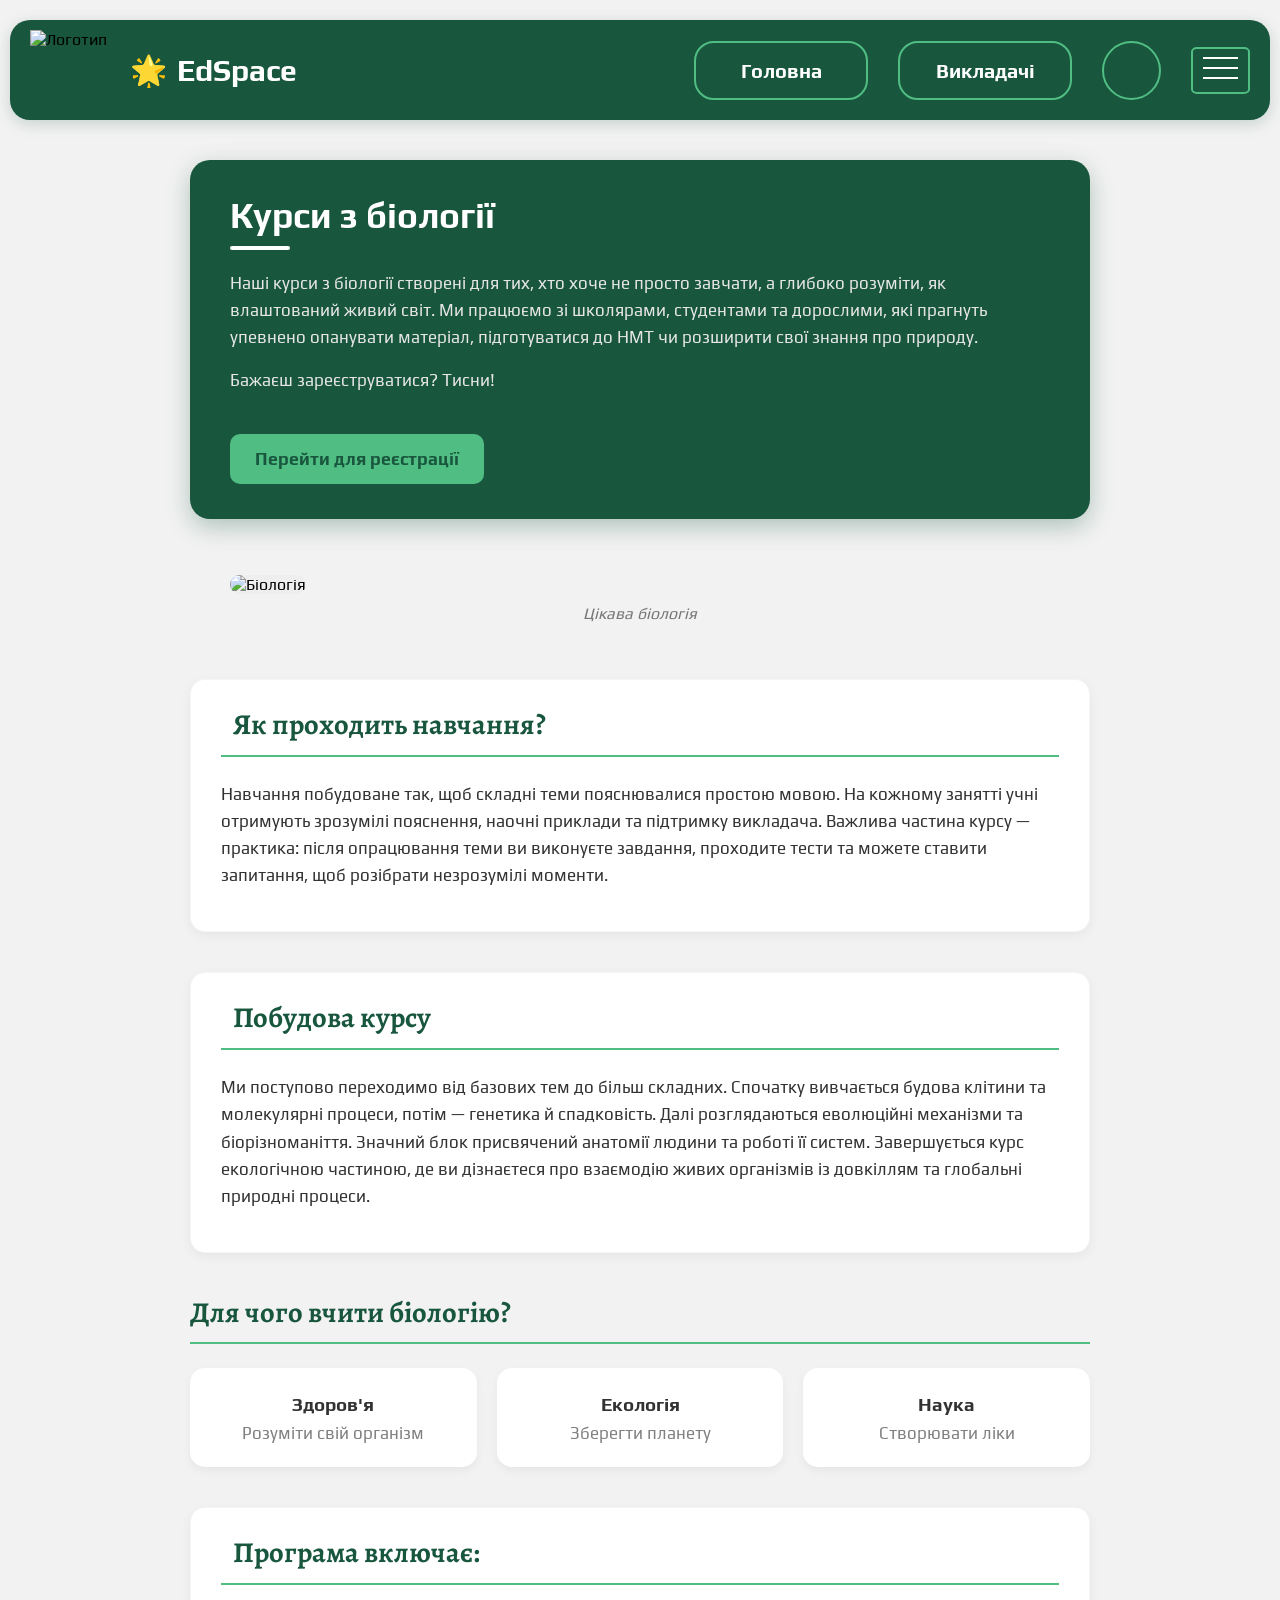
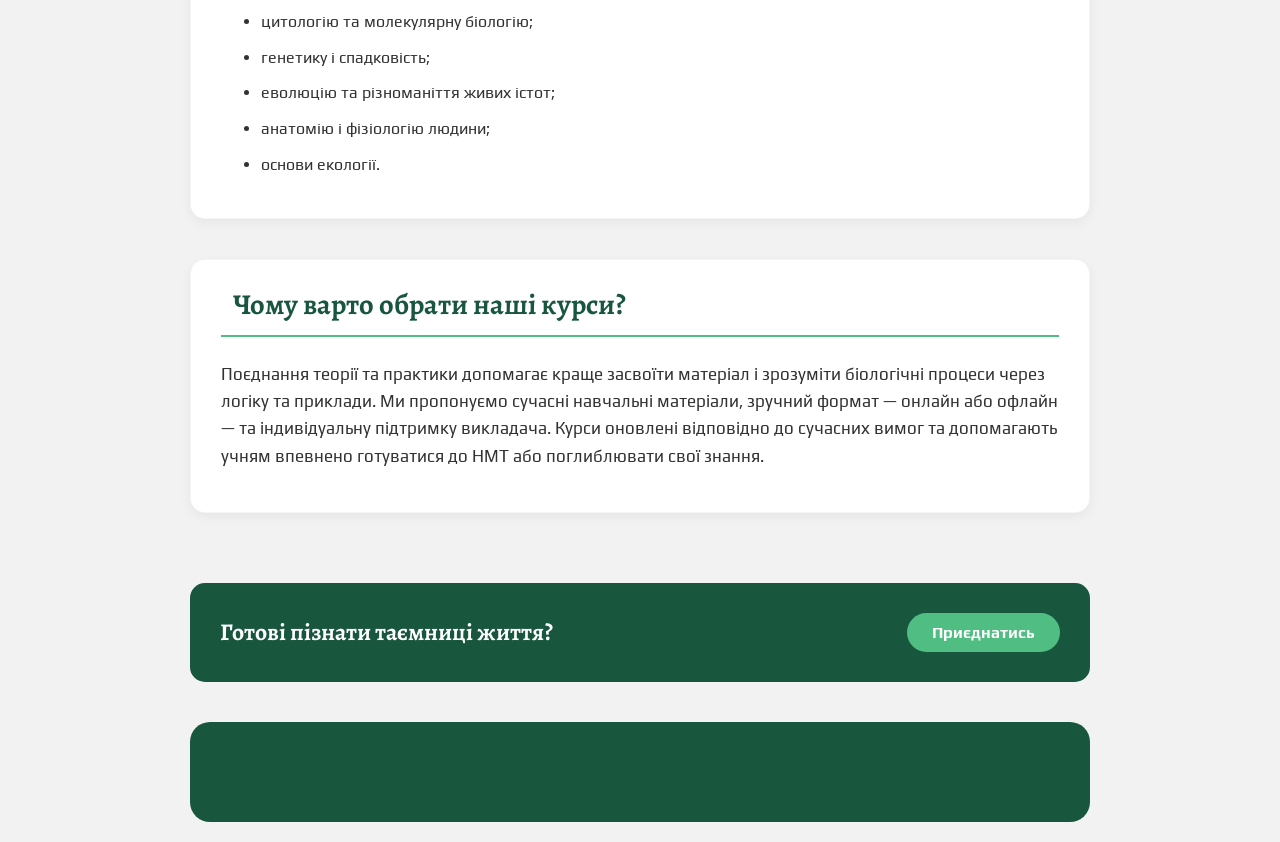
==== biology.html @ c1038206 "Додано файли" ====
<!DOCTYPE html>
<html lang="uk">

<head>
    <meta charset="UTF-8">
    <meta name="viewport" content="width=device-width, initial-scale=1.0">
    <title>Біологія</title>
    <link rel="stylesheet" href="css/biology.css">
    <style>
        @import url('https://fonts.googleapis.com/css2?family=Alegreya:ital,wght@0,400..900;1,400..900&family=Cactus+Classical+Serif&family=Comfortaa:wght@300..700&family=Lobster&family=Nunito:ital,wght@0,200..1000;1,200..1000&family=Play:wght@400;700&family=Playwrite+DE+Grund+Guides&family=SUSE+Mono:ital,wght@0,100..800;1,100..800&display=swap');
    </style>
    <script src="https://kit.fontawesome.com/993e5daf38.js" crossorigin="anonymous"></script>
</head>

<body>
    <div class="liners"></div>

    <header class="site-header">
        <div class="nt">
            <img src="https://png.pngtree.com/png-clipart/20250819/original/pngtree-learning-education-or-knowledge-symbol-icon-vector-png-image_21544039.png"
                alt="Логотип" class="logo-image">
            <h1 class="site-title">EdSpace — простір знань і розвитку</h1>
            <h1 class="title">EdSpace</h1>
            <ul class="header-utility-nav">
                <li class="glova"><a href="index.html">Головна</a></li>
                <li class="rep"><a href="teachers.html">Викладачі</a></li>
                <li class="none">
                    <a href="1" aria-label="Реєстрація">
                        <i class="fas fa-user-lock"></i>
                    </a>
                </li>

            </ul>
        </div>

        <div class="container">
            <input type="checkbox" id="check-menu">
            <label for="check-menu" class="burger-label"></label>
            <div class="burger-line"></div>
            <div class="burger-line"></div>
            <div class="burger-line"></div>
            <div class="burger-line"></div>

            <nav class="header-menu">
                <div class="golovna-bur">
                    <a href="index.html">Головна</a>
                </div>
                <div class="bur">
                    <a href="teachers.html">Викладачі</a>
                </div>
                <div class="reg">
                    <a href="1">Регістрація</a>
                </div>
                <a href="math.html">Математика</a>
                <a href="english.html">Англійська</a>
                <a href="biology.html">Біологія</a>
                <a href="geography.html">Географія</a>
                <a href="1">Укр.мова</a>
                <a href="1">Укр.літ</a>
                <a href="1">Історія</a>
            </nav>
        </div>
    </header>

    <main class="main-content">
        <section class="course-intro">
            <h2 class="section-title">Курси з біології</h2>
            <p>Наші курси з біології створені для тих, хто хоче не просто завчати, а глибоко розуміти, як влаштований
                живий світ. Ми працюємо зі школярами, студентами та дорослими, які прагнуть упевнено опанувати матеріал,
                підготуватися до НМТ чи розширити свої знання про природу.</p>
            <p>Бажаєш зареєструватися? Тисни!</p>
            <a href="form.html" class="btn">Перейти для реєстрації</a>
        </section>

        <div class="course-visual">
            <figure>
                <img src="https://osvitoria.media/wp-content/uploads/2024/11/biology_cover-1.png" alt="Біологія">
                <figcaption class="image-caption">Цікава біологія</figcaption>
            </figure>
        </div>

        <section class="course-details">
            <h2 class="section-title"><i class="fas fa-book-open"></i>Як проходить навчання?</h2>
            <p>Навчання побудоване так, щоб складні теми пояснювалися простою мовою. На кожному занятті учні отримують
                зрозумілі пояснення, наочні приклади та підтримку викладача. Важлива частина курсу — практика: після
                опрацювання теми ви виконуєте завдання, проходите тести та можете ставити запитання, щоб розібрати
                незрозумілі моменти.</p>
        </section>

        <section class="course-details">
            <h2 class="section-title"><i class="fas fa-sitemap"></i>Побудова курсу</h2>
            <p>Ми поступово переходимо від базових тем до більш складних. Спочатку вивчається будова клітини та
                молекулярні процеси, потім — генетика й спадковість. Далі розглядаються еволюційні механізми та
                біорізноманіття. Значний блок присвячений анатомії людини та роботі її систем. Завершується курс
                екологічною частиною, де ви дізнаєтеся про взаємодію живих організмів із довкіллям та глобальні природні
                процеси.</p>
        </section>

        <section class="why-learn">
            <h2 class="section-title">Для чого вчити біологію?</h2>
            <div class="reasons-grid">
                <div class="reason-item">
                    <i class="fas fa-heartbeat"></i>
                    <h3>Здоров'я</h3>
                    <p>Розуміти свій організм</p>
                </div>
                <div class="reason-item">
                    <i class="fas fa-seedling"></i>
                    <h3>Екологія</h3>
                    <p>Зберегти планету</p>
                </div>
                <div class="reason-item">
                    <i class="fas fa-flask"></i>
                    <h3>Наука</h3>
                    <p>Створювати ліки</p>
                </div>
            </div>
        </section>

        <section class="course-program">
            <h2 class="section-title"><i class="fas fa-check-circle"></i>Програма включає:</h2>
            <ul class="program-list">
                <li>цитологію та молекулярну біологію;</li>
                <li>генетику і спадковість;</li>
                <li>еволюцію та різноманіття живих істот;</li>
                <li>анатомію і фізіологію людини;</li>
                <li>основи екології.</li>
            </ul>
        </section>

        <section class="course-benefits">
            <h2 class="section-title"><i class="fas fa-star"></i>Чому варто обрати наші курси?</h2>
            <p>Поєднання теорії та практики допомагає краще засвоїти матеріал і зрозуміти біологічні процеси через
                логіку та приклади. Ми пропонуємо сучасні навчальні матеріали, зручний формат — онлайн або офлайн — та
                індивідуальну підтримку викладача. Курси оновлені відповідно до сучасних вимог та допомагають учням
                впевнено готуватися до НМТ або поглиблювати свої знання.</p>
        </section>

        <div class="bio-banner">
            <span>Готові пізнати таємниці життя?</span>
            <a href="form.html" class="banner-btn">Приєднатись</a>
        </div>

    </main>

    <footer class="site-footer">
        <div class="social">
            <a href=""><i class="fab fa-instagram"></i></a>
            <a href=""><i class="fab fa-telegram-plane"></i></a>
            <a href=""><i class="fab fa-tiktok"></i></a>
        </div>
    </footer>

</body>

</html>
---- css/biology.css ----
@charset "UTF-8";
html {
  scroll-behavior: smooth;
}

body {
  box-sizing: border-box;
  padding: 0;
  margin: 0;
  font-family: "Play", sans-serif;
  background-color: #f2f2f2;
}
body::before {
  content: "";
  position: fixed;
  top: 0;
  left: 0;
  width: 100%;
  z-index: 3000;
  background-color: rgb(80, 190, 130);
  height: 0.3rem;
  animation: leme linear;
  animation-timeline: scroll();
  scale: 0 1;
  transform-origin: left;
}

@keyframes leme {
  to {
    scale: 1 1;
  }
}
header {
  display: flex;
  justify-content: space-between;
  align-items: center;
  height: 100px;
  background-color: rgb(24, 86, 62);
  position: sticky;
  border-radius: 20px;
  margin: 10px;
  top: 0;
  z-index: 1000;
  margin-top: 20px;
  padding: 0 20px;
  box-sizing: border-box;
  box-shadow: 0 4px 15px rgba(24, 86, 62, 0.2);
}

h1 {
  display: flex;
  align-items: center;
  margin: 0 0 0 20px;
  font-size: 30px;
  color: rgb(255, 255, 255);
  white-space: nowrap;
  overflow: hidden;
  text-overflow: ellipsis;
}
h1::before {
  content: "🌟";
  margin-right: 10px;
}

.nt {
  display: flex;
  align-items: center;
  flex-grow: 1;
  min-width: 0;
}
.nt img {
  max-width: 100%;
  height: 80px;
  width: 80px;
  margin: 0;
  flex-shrink: 0;
}
.nt ul {
  display: flex;
  gap: 30px;
  list-style: none;
  padding: 0;
  margin: 0 0 0 auto;
  flex-shrink: 0;
}
.nt li {
  background-color: rgb(24, 86, 62);
  border: 2px solid rgb(80, 190, 130);
  border-radius: 20px;
  width: 170px;
  height: 55px;
  transition: 0.4s all;
}
.nt li:hover {
  background-color: rgb(80, 190, 130);
  transform: translateY(-2px);
}
.nt li:hover a {
  color: rgb(24, 86, 62);
}
.nt li.none {
  width: 55px;
  border-radius: 50%;
}
.nt li.none a {
  height: 100%;
  align-items: center;
  margin-top: 0;
}
.nt a {
  display: flex;
  cursor: pointer;
  text-decoration: none;
  color: rgb(255, 255, 255);
  font-weight: 700;
  font-size: 20px;
  justify-content: center;
  height: 100%;
  align-items: center;
  margin: 0;
  transition: 0.4s color;
}

.reg, .bur, .golovna-bur, .title {
  display: none;
}

.container {
  margin: 0 0 0 30px;
  width: 55px;
  background-color: rgb(24, 86, 62);
  border: 2px solid rgb(80, 190, 130);
  position: relative;
  color: rgb(255, 255, 255);
  text-align: center;
  height: 43px;
  border-radius: 10%;
  flex-shrink: 0;
}
.container label {
  display: block;
  position: absolute;
  top: 0;
  left: 0;
  width: 100%;
  height: 100%;
  cursor: pointer;
  line-height: 40px;
  font-weight: 700;
}

#check-menu {
  display: none;
}

.burger-line {
  position: absolute;
  top: 8px;
  right: 10px;
  width: 35px;
  height: 2px;
  background-color: rgb(255, 255, 255);
  transition: 0.4s all;
}
.burger-line:nth-of-type(2), .burger-line:nth-of-type(3) {
  top: 18px;
}
.burger-line:nth-of-type(4) {
  top: 28px;
}

.header-menu {
  display: flex;
  flex-direction: column;
  position: absolute;
  right: -10px;
  top: 85px;
  width: 230px;
  max-height: 0;
  overflow: hidden;
  font-size: 0;
  border-radius: 20px;
  padding: 0;
  transition: 0.4s;
}
.header-menu a {
  display: block;
  width: 88%;
  padding: 12px;
  margin: 1px;
  color: rgb(255, 255, 255);
  background-color: rgb(24, 86, 62);
  border-radius: 20px;
  text-decoration: none;
  font-weight: 700;
  justify-content: center;
  align-items: center;
  top: 5px;
  border: 1px solid rgb(80, 190, 130);
}
.header-menu a:hover {
  background-color: rgb(80, 190, 130);
  color: rgb(24, 86, 62);
}

#check-menu:checked ~ .header-menu {
  max-height: 500px;
  font-size: 16px;
}
#check-menu:checked ~ .burger-line:nth-of-type(1), #check-menu:checked ~ .burger-line:nth-of-type(4) {
  display: none;
}
#check-menu:checked ~ .burger-line:nth-of-type(2) {
  transform: rotate(45deg);
}
#check-menu:checked ~ .burger-line:nth-of-type(3) {
  transform: rotate(-45deg);
}

.golovna-bur a, .bur a, .reg a {
  background-color: #7c7c7c;
}

@media (max-width: 1300px) {
  h1 {
    display: none;
  }
  .bur, .reg {
    display: none;
  }
  .title {
    display: block;
  }
}
@media (max-width: 910px) {
  .rep {
    display: none;
  }
  .bur {
    display: block;
  }
}
@media (max-width: 700px) {
  .rep {
    display: none;
  }
  .bur {
    display: block;
  }
  .arrow-up {
    right: 30px;
    bottom: 45px;
  }
  form {
    display: none;
  }
  .reg {
    display: none;
  }
  #check-menu:checked ~ .header-menu {
    max-height: 700px;
    font-size: 14px;
  }
  .nt li.none {
    width: 55px;
    border-radius: 50%;
    display: none;
  }
  .reg {
    display: block;
  }
}
@media (max-width: 595px) {
  .glova {
    display: none;
  }
  .golovna-bur {
    display: block;
  }
}
@media (max-width: 480px) {
  .reg {
    display: block;
  }
  .nt li.none {
    width: 55px;
    border-radius: 50%;
    display: none;
  }
  .golovna-bur {
    display: block;
  }
  .glova {
    display: none;
  }
  img {
    display: none;
  }
  .title {
    display: block;
  }
}
::-webkit-scrollbar {
  width: 10px;
}
::-webkit-scrollbar-track {
  background: #f1f1f1;
}
::-webkit-scrollbar-thumb {
  background: rgb(24, 86, 62);
  border-radius: 5px;
}
::-webkit-scrollbar-thumb:hover {
  background: rgb(34, 116, 82);
}

h2 {
  font-size: 22px;
  margin-top: 15px;
  text-align: center;
}

p {
  font-size: 17px;
  margin-top: 15px;
}

.main-content {
  width: 90%;
  max-width: 900px;
  margin: 40px auto;
  display: grid;
  gap: 40px;
}
.main-content p, .main-content li {
  color: rgb(50, 50, 50);
  line-height: 1.6;
}

.section-title {
  color: rgb(24, 86, 62);
  margin-top: 0;
  font-size: 1.8rem;
  font-family: "Alegreya", serif;
  font-weight: 700;
  border-bottom: 2px solid rgb(80, 190, 130);
  padding-bottom: 10px;
  text-align: left;
}
.section-title i {
  margin-right: 12px;
  font-size: 1.6rem;
  color: rgb(80, 190, 130);
  vertical-align: middle;
}

.course-intro {
  background-color: rgb(24, 86, 62);
  color: rgb(255, 255, 255);
  padding: 35px 40px;
  border-radius: 20px;
  box-shadow: 0 8px 25px rgba(24, 86, 62, 0.3);
  transition: transform 0.3s ease, box-shadow 0.3s ease;
}
.course-intro:hover {
  transform: translateY(-8px);
  box-shadow: 0 12px 30px rgba(24, 86, 62, 0.4);
}
.course-intro .section-title {
  color: rgb(255, 255, 255);
  font-family: "Play", sans-serif;
  font-size: 2.2rem;
  border-bottom: none;
  padding-bottom: 0;
  margin-bottom: 20px;
}
.course-intro .section-title::after {
  content: "";
  display: block;
  width: 60px;
  height: 4px;
  background-color: rgb(255, 255, 255);
  margin-top: 10px;
  border-radius: 2px;
}
.course-intro p {
  color: rgb(230, 230, 230);
  margin-bottom: 15px;
}
.course-intro .btn {
  display: inline-block;
  background-color: rgb(80, 190, 130);
  color: rgb(24, 86, 62);
  padding: 15px 25px;
  border-radius: 10px;
  text-decoration: none;
  font-weight: bold;
  font-size: 1.1rem;
  margin-top: 25px;
  transition: transform 0.2s ease, background-color 0.2s ease;
}
.course-intro .btn:hover {
  transform: scale(1.05);
  background-color: rgb(110, 210, 150);
}

.course-visual {
  margin: 0;
}
.course-visual img {
  width: 100%;
  height: auto;
  border-radius: 15px;
  background-color: #eee;
  object-fit: cover;
  max-height: 400px;
  margin: 0;
}
.course-visual figcaption {
  text-align: center;
  font-style: italic;
  color: #777;
  margin-top: 10px;
}

.course-details,
.course-program,
.course-benefits {
  background-color: rgb(255, 255, 255);
  border-radius: 15px;
  padding: 25px 30px;
  box-shadow: 0 4px 12px rgba(0, 0, 0, 0.05);
  transition: transform 0.3s ease, box-shadow 0.3s ease;
  border: 1px solid rgba(90, 60, 45, 0.05);
}
.course-details:hover,
.course-program:hover,
.course-benefits:hover {
  transform: translateY(-5px);
  box-shadow: 0 8px 20px rgba(0, 0, 0, 0.08);
}

.program-list {
  list-style-type: disc;
  padding-left: 40px;
}
.program-list li {
  padding-left: 0;
  margin-bottom: 10px;
}

.reasons-grid {
  display: flex;
  justify-content: space-between;
  gap: 20px;
  margin-top: 20px;
  flex-wrap: wrap;
}

.reason-item {
  flex: 1;
  min-width: 200px;
  text-align: center;
  background-color: rgb(255, 255, 255);
  padding: 20px;
  border-radius: 15px;
  box-shadow: 0 4px 10px rgba(0, 0, 0, 0.05);
}
.reason-item i {
  font-size: 2.5rem;
  color: rgb(24, 86, 62);
  margin-bottom: 10px;
}
.reason-item h3 {
  margin: 5px 0;
  color: rgb(50, 50, 50);
}
.reason-item p {
  margin: 0;
  color: gray;
}

.bio-banner {
  background-color: rgb(24, 86, 62);
  padding: 30px;
  border-radius: 15px;
  color: rgb(255, 255, 255);
  display: flex;
  justify-content: space-between;
  align-items: center;
  margin-top: 30px;
  flex-wrap: wrap;
  gap: 20px;
}
.bio-banner span {
  font-size: 1.5rem;
  font-weight: bold;
  font-family: "Alegreya", serif;
}

.banner-btn {
  background-color: rgb(80, 190, 130);
  color: rgb(255, 255, 255);
  padding: 10px 25px;
  text-decoration: none;
  border-radius: 50px;
  font-weight: bold;
  transition: transform 0.2s;
}
.banner-btn:hover {
  transform: scale(1.1);
}

.site-footer {
  height: 100px;
  background-color: rgb(24, 86, 62);
  border-radius: 20px;
  width: 90%;
  max-width: 900px;
  margin: 40px auto 20px auto;
  display: flex;
  justify-content: center;
  align-items: center;
}

.social {
  display: flex;
  gap: 50px;
  justify-content: center;
}
.social a {
  text-decoration: none;
  color: rgb(255, 255, 255);
  font-size: 2.5rem;
  transition: color 0.3s ease, transform 0.3s ease;
}
.social a:hover {
  color: rgb(80, 190, 130);
  transform: scale(1.1);
}

/*# sourceMappingURL=biology.css.map */
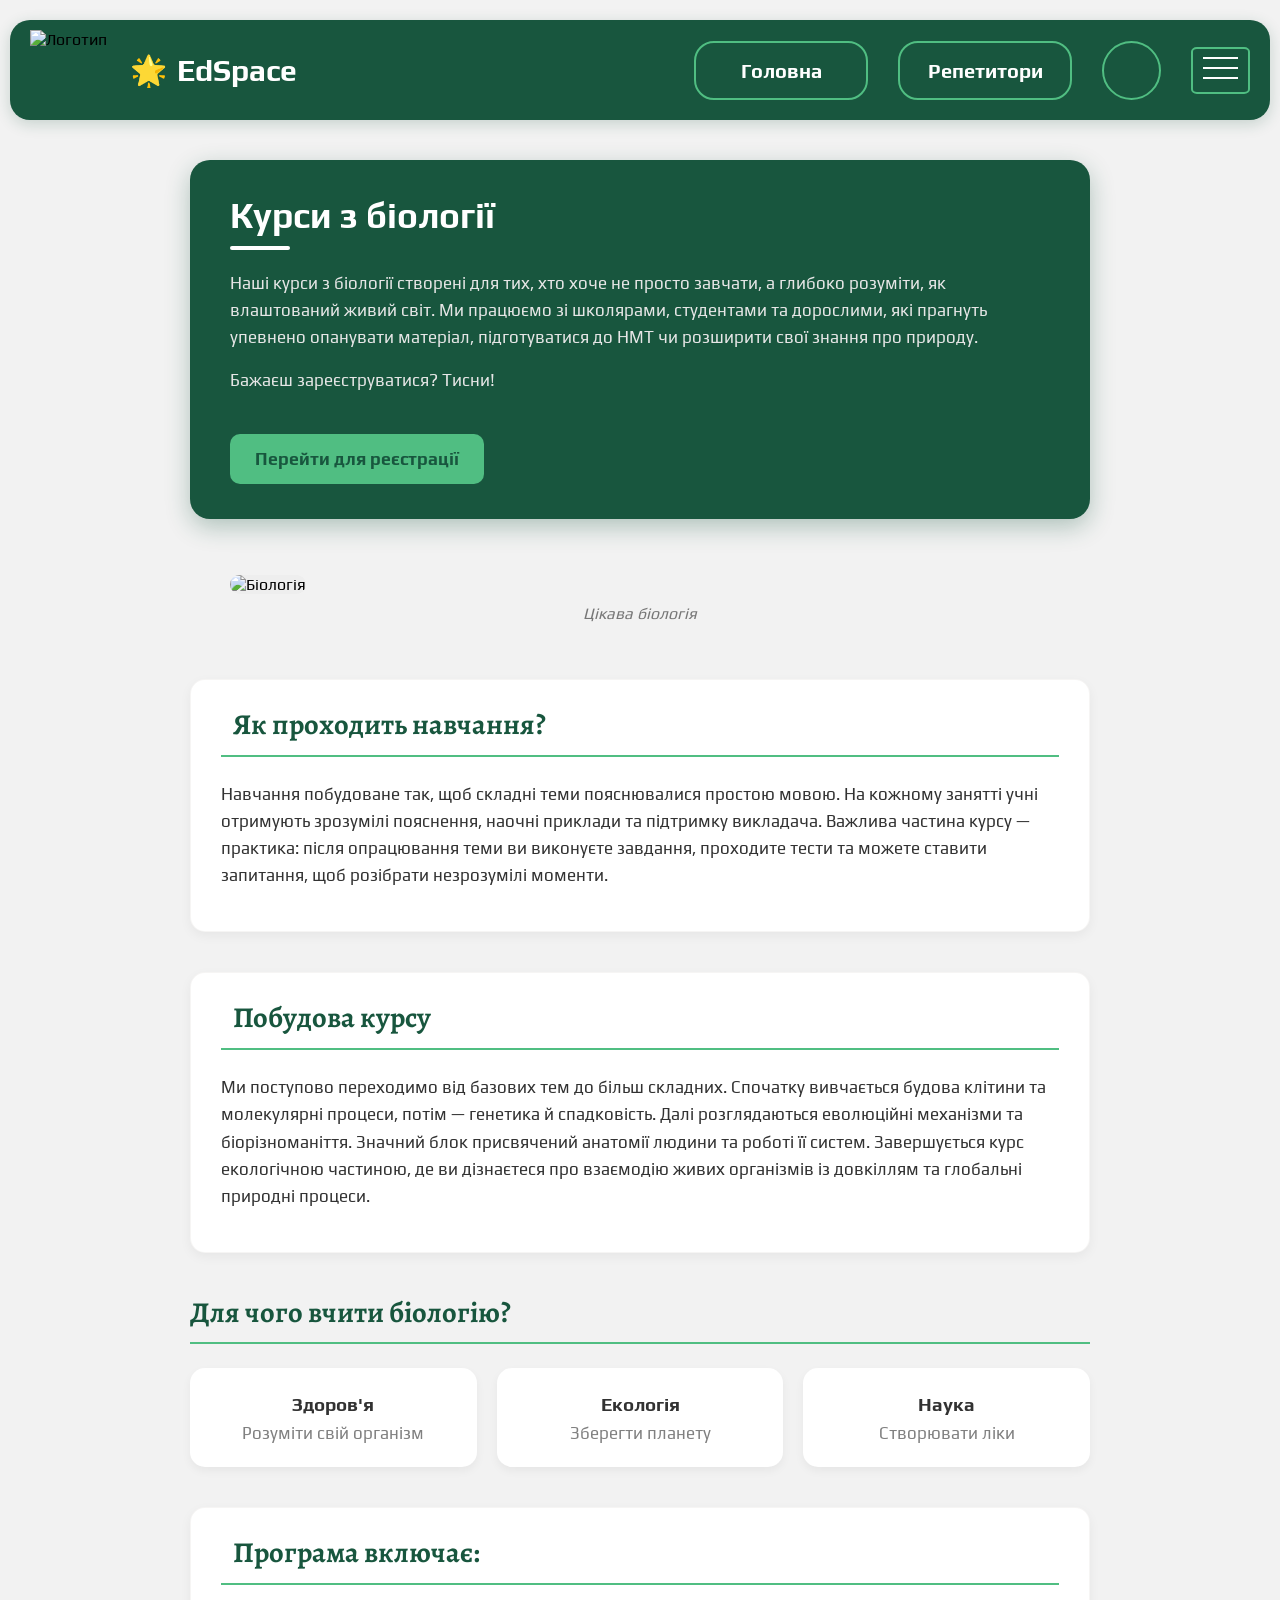
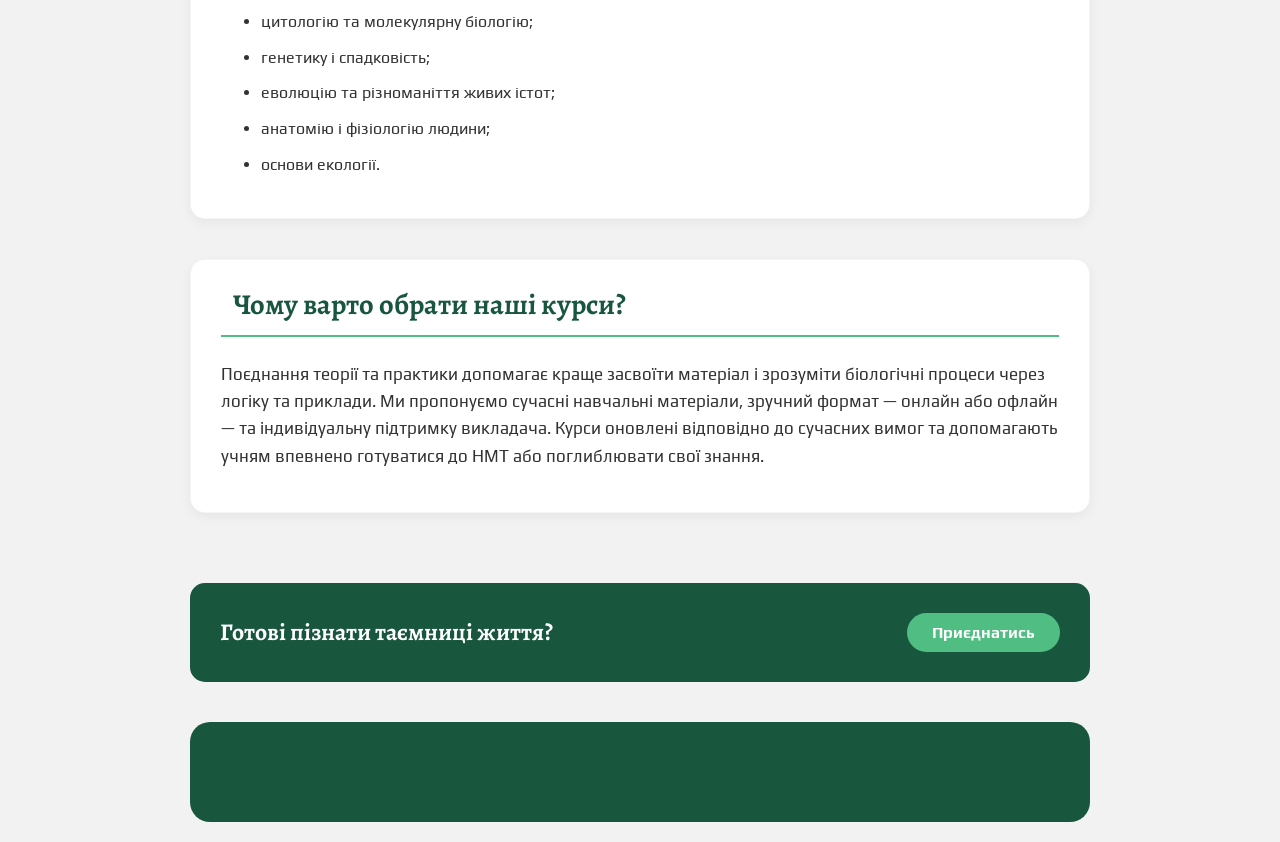
==== commit f5558260: "fix" ====
--- a/biology.html
+++ b/biology.html
@@ -23,9 +23,9 @@
             <h1 class="title">EdSpace</h1>
             <ul class="header-utility-nav">
                 <li class="glova"><a href="index.html">Головна</a></li>
-                <li class="rep"><a href="teachers.html">Викладачі</a></li>
+                <li class="rep"><a href="teachers.html">Репетитори</a></li>
                 <li class="none">
-                    <a href="1" aria-label="Реєстрація">
+                    <a href="form.html" aria-label="Реєстрація">
                         <i class="fas fa-user-lock"></i>
                     </a>
                 </li>
@@ -46,21 +46,22 @@
                     <a href="index.html">Головна</a>
                 </div>
                 <div class="bur">
-                    <a href="teachers.html">Викладачі</a>
+                    <a href="teachers.html">Репетитори</a>
                 </div>
                 <div class="reg">
-                    <a href="1">Регістрація</a>
+                    <a href="form.html">Регістрація</a>
                 </div>
                 <a href="math.html">Математика</a>
                 <a href="english.html">Англійська</a>
                 <a href="biology.html">Біологія</a>
                 <a href="geography.html">Географія</a>
-                <a href="1">Укр.мова</a>
-                <a href="1">Укр.літ</a>
-                <a href="1">Історія</a>
+                <a href="math.html">Укр.мова</a>
+                <a href="ukrlit.html">Укр.літ</a>
+                <a href="history.html">Історія</a>
             </nav>
         </div>
     </header>
+
 
     <main class="main-content">
         <section class="course-intro">
